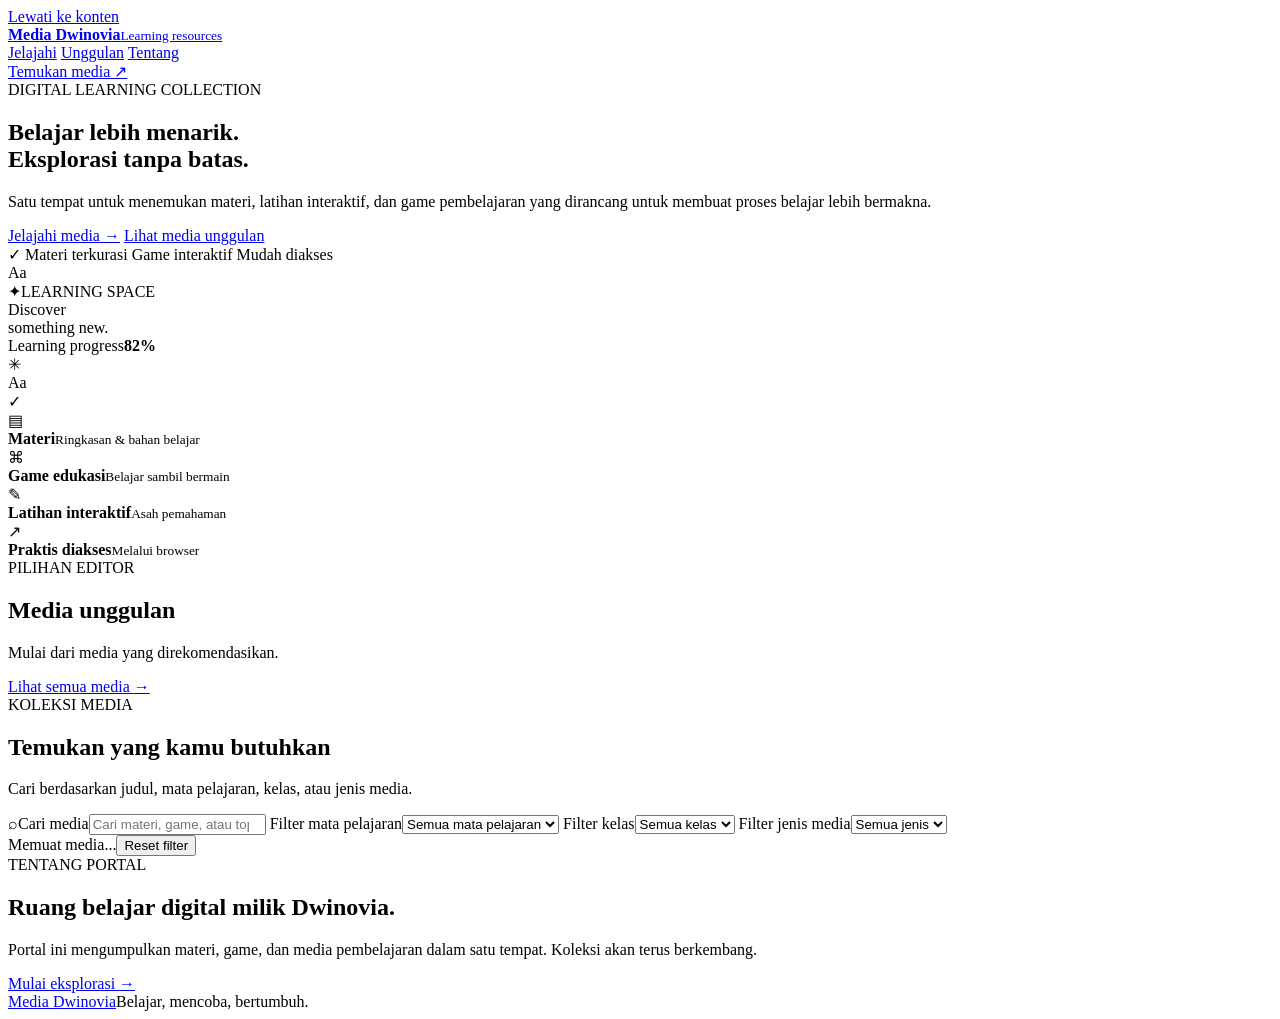
==== index.html @ fe6ff22d "Add files via upload" ====
<!doctype html>
<html lang="id">
<head>
  <meta charset="utf-8">
  <meta name="viewport" content="width=device-width, initial-scale=1">
  <meta name="theme-color" content="#f7f8fc">
  <meta name="description" content="Media Dwinovia — pusat materi, game, dan media pembelajaran interaktif.">
  <title>Media Dwinovia — Belajar dengan Cara yang Lebih Menarik</title>
  <link rel="stylesheet" href="assets/css/styles.css">
  <script src="data/media.js" defer></script>
  <script src="assets/js/app.js" defer></script>
</head>
<body>
  <a class="skip-link" href="#main">Lewati ke konten</a>
  <header class="site-header">
    <a class="brand" href="./" aria-label="Media Dwinovia beranda">
      <span class="brand-mark" aria-hidden="true"><span></span><span></span><span></span><span></span></span>
      <span class="brand-copy"><strong>Media Dwinovia</strong><small>Learning resources</small></span>
    </a>
    <nav class="top-nav" aria-label="Navigasi utama">
      <a href="#explore">Jelajahi</a>
      <a href="#featured">Unggulan</a>
      <a href="#about">Tentang</a>
    </nav>
    <a class="header-link" href="#explore">Temukan media <span aria-hidden="true">↗</span></a>
  </header>

  <main id="main">
    <section class="hero">
      <div class="hero-copy">
        <div class="eyebrow"><span class="eyebrow-dot"></span> DIGITAL LEARNING COLLECTION</div>
        <h1>Belajar lebih menarik.<br><span>Eksplorasi tanpa batas.</span></h1>
        <p class="hero-description">Satu tempat untuk menemukan materi, latihan interaktif, dan game pembelajaran yang dirancang untuk membuat proses belajar lebih bermakna.</p>
        <div class="hero-actions">
          <a class="button button-primary" href="#explore">Jelajahi media <span aria-hidden="true">→</span></a>
          <a class="text-link" href="#featured">Lihat media unggulan</a>
        </div>
        <div class="hero-meta"><span class="meta-check">✓</span> Materi terkurasi <span class="meta-divider"></span> Game interaktif <span class="meta-divider"></span> Mudah diakses</div>
      </div>
      <div class="hero-art" aria-hidden="true">
        <div class="art-orbit orbit-one"></div><div class="art-orbit orbit-two"></div>
        <div class="art-card card-back"><div class="mini-icon purple">Aa</div><div class="art-line long"></div><div class="art-line medium"></div><div class="art-line short"></div></div>
        <div class="art-card card-front"><div class="card-top"><span class="mini-icon blue">✦</span><span class="pill">LEARNING SPACE</span></div><div class="art-title">Discover<br>something new.</div><div class="progress-label"><span>Learning progress</span><b>82%</b></div><div class="progress-track"><span></span></div><div class="floating-star">✳</div></div>
        <div class="art-bubble bubble-one">Aa</div><div class="art-bubble bubble-two">✓</div>
      </div>
    </section>

    <section class="quick-stats" aria-label="Jenis media">
      <div class="stat"><span class="stat-icon icon-lavender">▤</span><div><strong>Materi</strong><small>Ringkasan & bahan belajar</small></div></div>
      <div class="stat"><span class="stat-icon icon-mint">⌘</span><div><strong>Game edukasi</strong><small>Belajar sambil bermain</small></div></div>
      <div class="stat"><span class="stat-icon icon-peach">✎</span><div><strong>Latihan interaktif</strong><small>Asah pemahaman</small></div></div>
      <div class="stat"><span class="stat-icon icon-sky">↗</span><div><strong>Praktis diakses</strong><small>Melalui browser</small></div></div>
    </section>

    <section class="section featured-section" id="featured">
      <div class="section-heading">
        <div><div class="eyebrow">PILIHAN EDITOR</div><h2>Media unggulan</h2><p>Mulai dari media yang direkomendasikan.</p></div>
        <a class="subtle-link" href="#explore">Lihat semua media <span aria-hidden="true">→</span></a>
      </div>
      <div class="featured-grid" id="featured-grid" aria-live="polite"></div>
    </section>

    <section class="section explore-section" id="explore">
      <div class="section-heading">
        <div><div class="eyebrow">KOLEKSI MEDIA</div><h2>Temukan yang kamu butuhkan</h2><p>Cari berdasarkan judul, mata pelajaran, kelas, atau jenis media.</p></div>
      </div>
      <div class="toolbar">
        <label class="search-box"><span class="search-symbol" aria-hidden="true">⌕</span><span class="sr-only">Cari media</span><input id="search-input" type="search" placeholder="Cari materi, game, atau topik..." autocomplete="off"></label>
        <label class="filter-wrap"><span class="sr-only">Filter mata pelajaran</span><select id="subject-filter"><option value="">Semua mata pelajaran</option></select></label>
        <label class="filter-wrap"><span class="sr-only">Filter kelas</span><select id="grade-filter"><option value="">Semua kelas</option></select></label>
        <label class="filter-wrap"><span class="sr-only">Filter jenis media</span><select id="type-filter"><option value="">Semua jenis</option></select></label>
      </div>
      <div class="results-bar"><span id="results-count">Memuat media...</span><button id="reset-filters" class="reset-button" type="button">Reset filter</button></div>
      <div class="media-grid" id="media-grid" aria-live="polite"></div>
      <div class="empty-state" id="empty-state" hidden><div class="empty-icon">⌕</div><h3>Media belum ditemukan</h3><p>Coba kata kunci atau filter yang berbeda.</p><button id="empty-reset" class="button button-secondary" type="button">Hapus semua filter</button></div>
    </section>

    <section class="about-band" id="about">
      <div class="about-mark"><span class="brand-mark" aria-hidden="true"><span></span><span></span><span></span><span></span></span></div>
      <div><div class="eyebrow">TENTANG PORTAL</div><h2>Ruang belajar digital milik Dwinovia.</h2><p>Portal ini mengumpulkan materi, game, dan media pembelajaran dalam satu tempat. Koleksi akan terus berkembang.</p></div>
      <a class="button button-dark" href="#explore">Mulai eksplorasi <span aria-hidden="true">→</span></a>
    </section>
  </main>

  <footer class="site-footer"><a class="footer-brand" href="./">Media Dwinovia</a><span>Belajar, mencoba, bertumbuh.</span><span id="footer-year"></span></footer>
  <noscript><div class="noscript-note">Aktifkan JavaScript pada browser untuk menampilkan katalog media.</div></noscript>
</body>
</html>
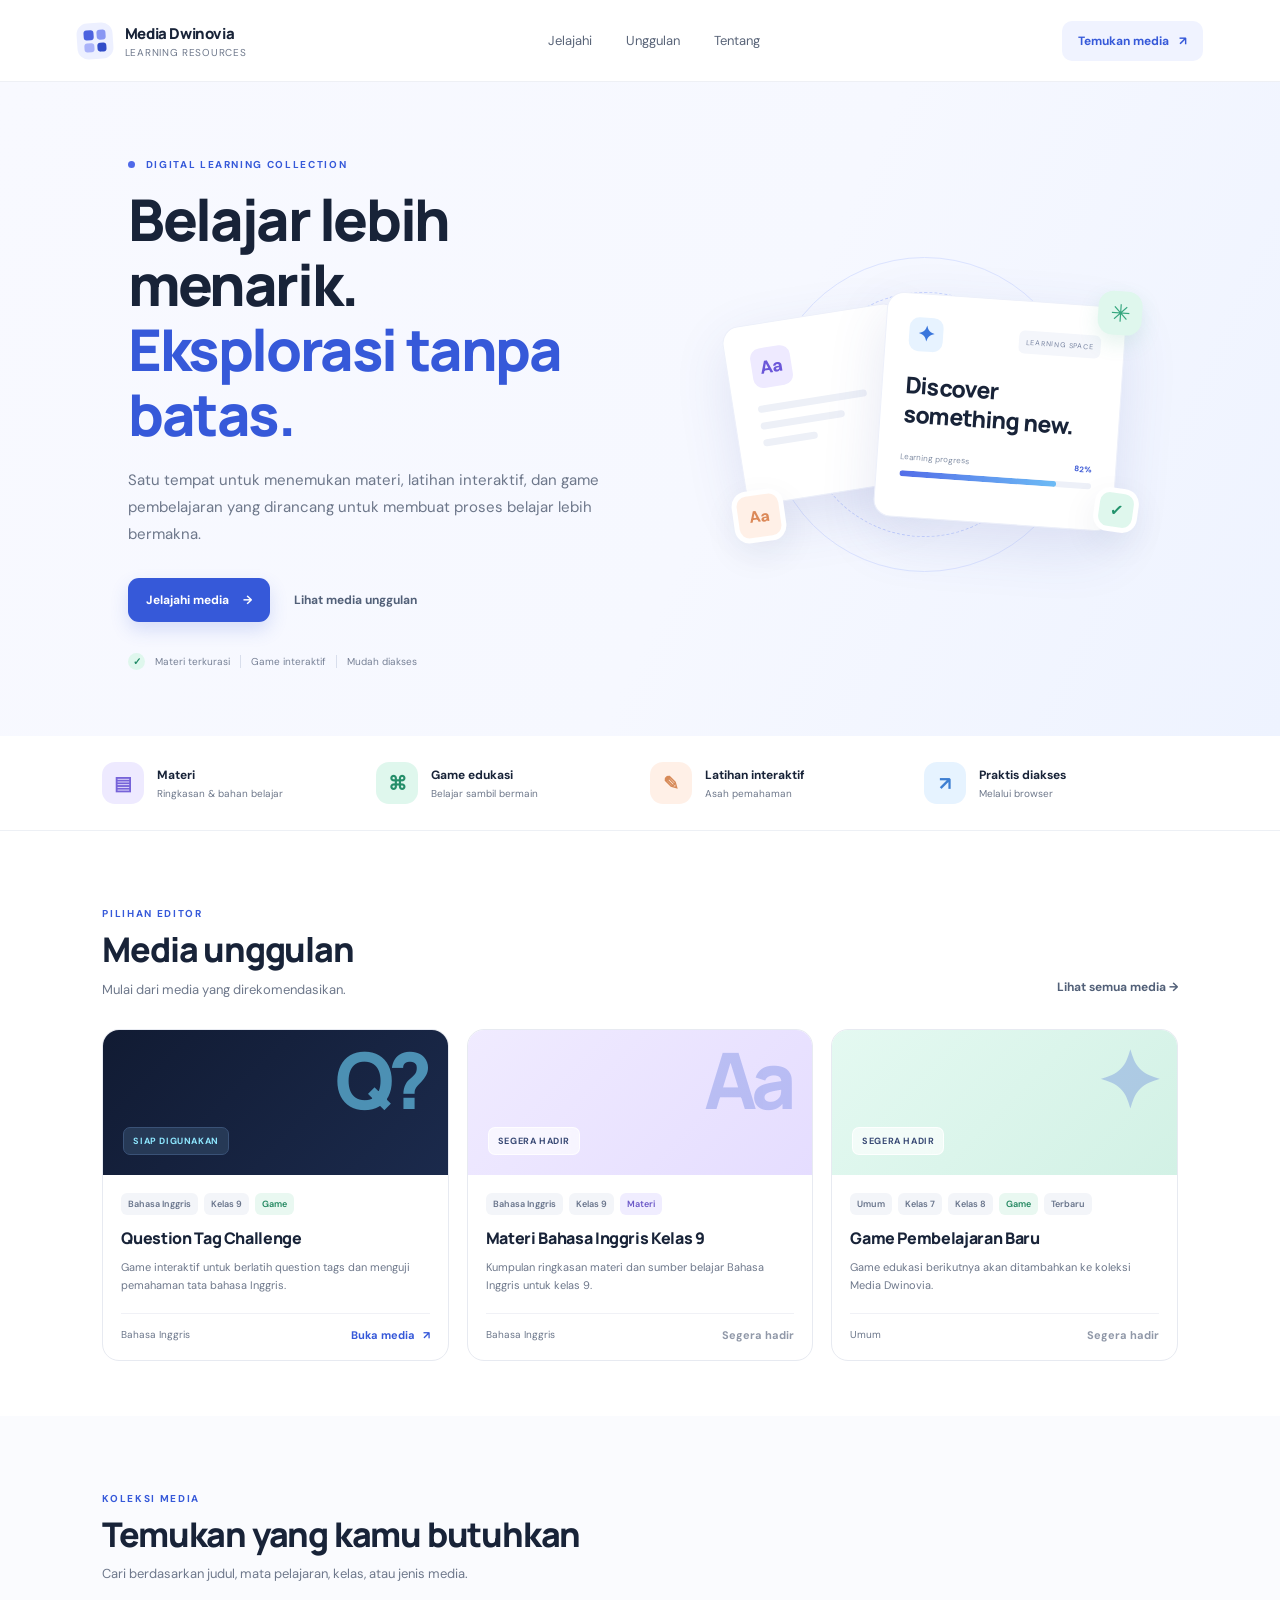
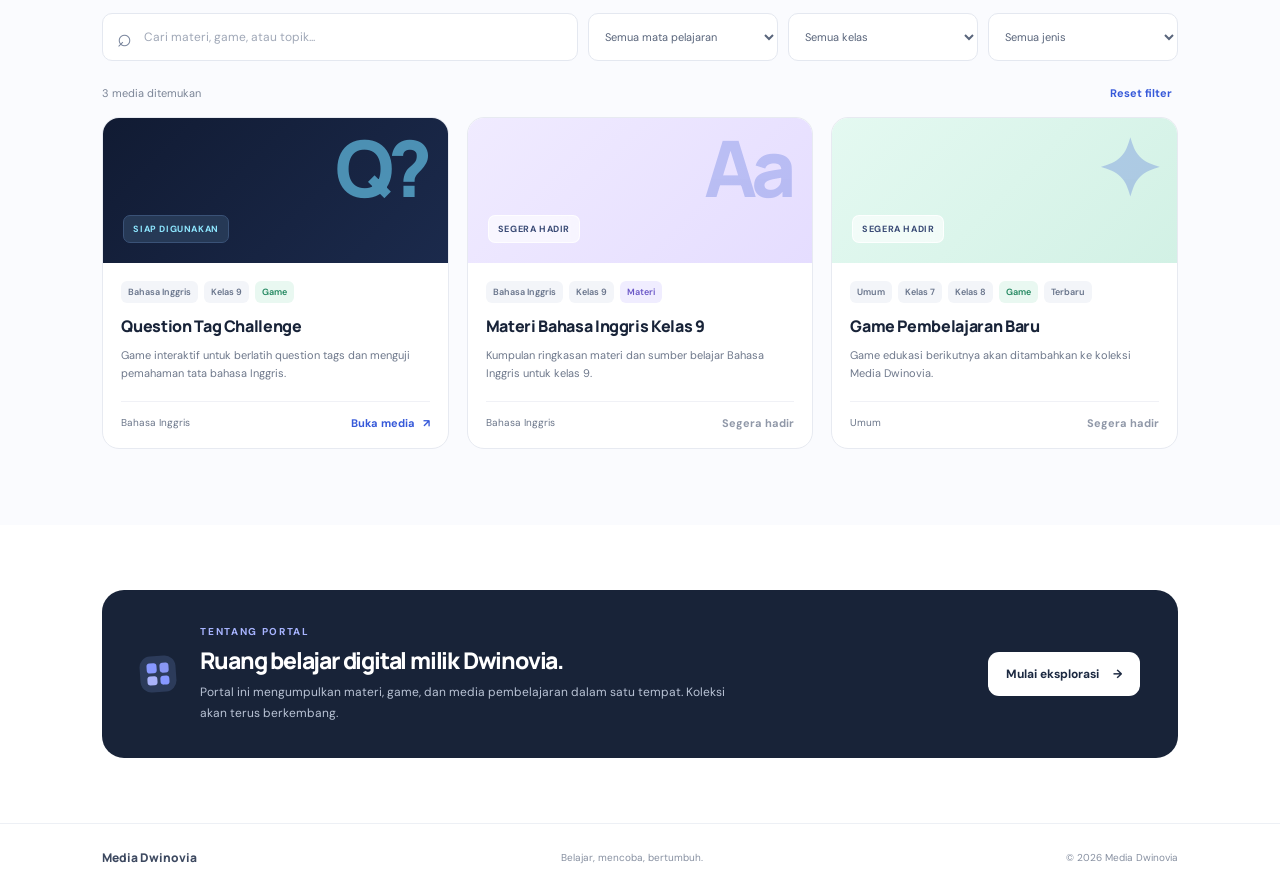
==== commit 93185834: "Update index.html" ====
--- a/index.html
+++ b/index.html
@@ -6,6 +6,8 @@
   <meta name="theme-color" content="#f7f8fc">
   <meta name="description" content="Media Dwinovia — pusat materi, game, dan media pembelajaran interaktif.">
   <title>Media Dwinovia — Belajar dengan Cara yang Lebih Menarik</title>
+  <link rel="icon" href="/favicon.ico">
+  <link rel="icon" type="image/png" href="/favicon.png">
   <link rel="stylesheet" href="assets/css/styles.css">
   <script src="data/media.js" defer></script>
   <script src="assets/js/app.js" defer></script>
--- a/assets/css/styles.css
+++ b/assets/css/styles.css
@@ -0,0 +1,5 @@
+@import url('https://fonts.googleapis.com/css2?family=DM+Sans:wght@400;500;600;700&family=Manrope:wght@400;500;600;700;800&display=swap');
+:root{--ink:#182338;--muted:#6e788b;--line:#e7eaf1;--paper:#fff;--wash:#f7f8fc;--blue:#3659d9;--blue-dark:#2744b5;--mint:#dff7ed;--lav:#eeeaff;--peach:#fff0e7;--sky:#e6f3ff;--radius:20px;--shadow:0 12px 35px rgba(28,43,78,.07)}
+*{box-sizing:border-box}html{scroll-behavior:smooth;scroll-padding-top:90px}body{margin:0;background:var(--paper);color:var(--ink);font-family:"DM Sans",sans-serif;-webkit-font-smoothing:antialiased}a{color:inherit;text-decoration:none}button,input,select{font:inherit}.skip-link{position:absolute;left:-9999px;top:8px;background:#fff;padding:12px;z-index:20}.skip-link:focus{left:8px}.site-header{height:82px;padding:0 clamp(22px,6vw,92px);display:flex;align-items:center;justify-content:space-between;border-bottom:1px solid #eef0f5;background:rgba(255,255,255,.94);position:sticky;top:0;z-index:10;backdrop-filter:blur(12px)}.brand{display:flex;align-items:center;gap:12px}.brand-mark{width:36px;height:36px;border-radius:11px;background:#edf0ff;display:grid;grid-template-columns:1fr 1fr;gap:3px;padding:7px;transform:rotate(-4deg)}.brand-mark span{border-radius:3px;background:#4c62df}.brand-mark span:nth-child(2){background:#8997f3}.brand-mark span:nth-child(3){background:#aab3fa}.brand-mark span:nth-child(4){background:#314cc8}.brand-copy{display:flex;flex-direction:column;gap:2px}.brand-copy strong{font:800 15px Manrope,sans-serif;letter-spacing:-.4px}.brand-copy small{font-size:10px;color:var(--muted);letter-spacing:.7px;text-transform:uppercase}.top-nav{display:flex;gap:34px;font-size:13px;color:#596478}.top-nav a:hover,.text-link:hover,.subtle-link:hover{color:var(--blue)}.header-link{font-size:12px;font-weight:700;color:var(--blue);background:#f0f3ff;padding:12px 16px;border-radius:10px}.header-link span{margin-left:7px}.hero{min-height:510px;background:linear-gradient(115deg,#f8f9ff 0%,#f6f8ff 57%,#eef3ff 100%);padding:76px clamp(22px,10vw,150px) 66px;display:grid;grid-template-columns:1.08fr .92fr;align-items:center;gap:35px;overflow:hidden}.eyebrow{font-size:10px;font-weight:700;letter-spacing:1.65px;color:var(--blue);margin-bottom:16px}.eyebrow-dot{display:inline-block;width:7px;height:7px;background:#4f69e9;border-radius:50%;margin-right:7px}.hero h1{font:800 clamp(36px,4.5vw,58px)/1.13 Manrope,sans-serif;letter-spacing:-2.4px;margin:0 0 20px}.hero h1 span{color:var(--blue)}.hero-description{max-width:510px;color:#6d778a;font-size:15px;line-height:1.8;margin:0}.hero-actions{display:flex;align-items:center;gap:24px;margin-top:30px}.button{border:0;border-radius:11px;padding:14px 18px;display:inline-flex;align-items:center;justify-content:center;gap:14px;font-weight:700;font-size:12px;cursor:pointer;transition:transform .18s,background .18s}.button:hover{transform:translateY(-2px)}.button-primary{background:var(--blue);color:#fff;box-shadow:0 8px 18px #3659d92c}.button-primary:hover{background:var(--blue-dark)}.text-link,.subtle-link{font-size:12px;font-weight:700;color:#526078}.hero-meta{margin-top:31px;display:flex;align-items:center;gap:10px;color:#778196;font-size:10px}.meta-check{width:17px;height:17px;display:inline-grid;place-items:center;background:#dff7ed;color:#218a66;border-radius:50%;font-weight:bold}.meta-divider{height:13px;width:1px;background:#d8deec}.hero-art{height:330px;position:relative;display:grid;place-items:center}.art-orbit{position:absolute;border:1px solid #dbe3ff;border-radius:50%;width:315px;height:315px}.orbit-two{width:245px;height:245px;border-style:dashed;border-color:#c7d3ff}.art-card{position:absolute;background:#fff;border:1px solid #edf0fa;border-radius:17px;box-shadow:0 20px 55px rgba(61,81,160,.13)}.card-back{width:180px;height:180px;left:8%;top:65px;transform:rotate(-9deg);padding:24px}.mini-icon{display:grid;place-items:center;border-radius:10px;font-weight:800}.mini-icon.purple{width:40px;height:40px;background:#eeeaff;color:#6b57d9;font-size:18px}.art-line{height:7px;border-radius:5px;background:#edf0f7;margin-top:17px}.art-line.long{width:110px}.art-line.medium{width:85px;margin-top:10px}.art-line.short{width:55px;margin-top:10px}.card-front{width:240px;min-height:225px;padding:23px;right:7%;top:50px;transform:rotate(4deg);z-index:2}.card-top{display:flex;justify-content:space-between;align-items:center}.mini-icon.blue{width:34px;height:34px;background:#e7f3ff;color:#3a76dc;font-size:21px}.pill{font-size:7px;letter-spacing:.8px;color:#7884a1;background:#f4f6fb;padding:7px;border-radius:6px}.art-title{font:800 23px/1.25 Manrope,sans-serif;letter-spacing:-.8px;margin:20px 0 23px}.progress-label{display:flex;justify-content:space-between;font-size:8px;color:#8490a6}.progress-label b{color:#3e5bd5}.progress-track{height:6px;border-radius:10px;background:#edf0f8;margin-top:9px;overflow:hidden}.progress-track span{display:block;width:82%;height:100%;background:linear-gradient(90deg,#536de8,#6cbbf5);border-radius:10px}.floating-star{position:absolute;right:-16px;top:-17px;background:#dff7ed;color:#35a67e;border-radius:15px;width:44px;height:44px;display:grid;place-items:center;font-size:24px;box-shadow:0 8px 20px #4eac8a25}.art-bubble{position:absolute;z-index:3;border:5px solid #fff;box-shadow:var(--shadow);border-radius:15px;display:grid;place-items:center;font-weight:800}.bubble-one{left:8%;bottom:37px;width:52px;height:52px;background:#fff0e7;color:#dc8959;transform:rotate(-8deg)}.bubble-two{right:3%;bottom:47px;width:44px;height:44px;background:#dff7ed;color:#22936c;transform:rotate(8deg)}.quick-stats{padding:26px clamp(22px,8vw,120px);display:grid;grid-template-columns:repeat(4,1fr);border-bottom:1px solid #edf0f5;gap:20px}.stat{display:flex;align-items:center;gap:13px}.stat-icon{width:42px;height:42px;border-radius:13px;display:grid;place-items:center;font-size:19px;font-weight:700}.icon-lavender{background:var(--lav);color:#7663d9}.icon-mint{background:var(--mint);color:#258e6a}.icon-peach{background:var(--peach);color:#d78a58}.icon-sky{background:var(--sky);color:#3e7fd2}.stat strong,.stat small{display:block}.stat strong{font-size:12px;margin-bottom:4px}.stat small{font-size:10px;color:var(--muted)}.section{padding:76px clamp(22px,8vw,120px)}.featured-section{padding-bottom:55px}.section-heading{display:flex;justify-content:space-between;align-items:flex-end;gap:20px;margin-bottom:28px}.section-heading .eyebrow{margin-bottom:9px}.section-heading h2,.about-band h2{font:800 clamp(24px,3vw,34px)/1.2 Manrope,sans-serif;letter-spacing:-1.2px;margin:0 0 9px}.section-heading p,.about-band p{margin:0;color:var(--muted);font-size:13px;line-height:1.7}.subtle-link{padding-bottom:6px;white-space:nowrap}.featured-grid{display:grid;grid-template-columns:repeat(3,minmax(0,1fr));gap:18px}.media-card{border:1px solid var(--line);border-radius:17px;overflow:hidden;background:#fff;transition:transform .2s,box-shadow .2s,border-color .2s;min-width:0}.media-card:hover{transform:translateY(-4px);box-shadow:var(--shadow);border-color:#d9dff4}.media-cover{height:145px;position:relative;padding:20px;display:flex;align-items:flex-end;overflow:hidden}.cover-blue{background:linear-gradient(135deg,#e9f1ff,#dbe5ff)}.cover-purple{background:linear-gradient(135deg,#f0ebff,#e5ddff)}.cover-mint{background:linear-gradient(135deg,#e4f9f1,#d2f1e5)}.cover-peach{background:linear-gradient(135deg,#fff0e7,#ffe1d0)}.cover-dark{background:linear-gradient(135deg,#111b33,#1b2a4c)}.cover-sky{background:linear-gradient(135deg,#e9f7ff,#d5edff)}.cover-symbol{position:absolute;right:22px;top:10px;font:800 78px/1 Manrope,sans-serif;opacity:.27;color:#3b5cd5;letter-spacing:-6px}.cover-dark .cover-symbol{color:#70d9ff;opacity:.6}.cover-label{position:relative;z-index:1;border:1px solid rgba(255,255,255,.8);background:rgba(255,255,255,.62);backdrop-filter:blur(8px);border-radius:7px;padding:7px 9px;font-size:9px;font-weight:700;letter-spacing:.6px;color:#394a75}.cover-dark .cover-label{background:#263956;color:#8ee7ff;border-color:#3a5277}.card-content{padding:18px}.card-tags{display:flex;flex-wrap:wrap;gap:6px;margin-bottom:12px}.tag{font-size:9px;font-weight:600;color:#67738a;background:#f3f5f9;border-radius:6px;padding:5px 7px}.tag.type-game{background:#e9f8f1;color:#21875f}.tag.type-material{background:#f0edff;color:#6b58c7}.card-content h3{font:800 16px/1.4 Manrope,sans-serif;letter-spacing:-.35px;margin:0 0 8px}.card-content p{font-size:11px;color:var(--muted);line-height:1.65;margin:0;min-height:37px}.card-bottom{display:flex;align-items:center;justify-content:space-between;margin-top:18px;padding-top:14px;border-top:1px solid #f0f1f6}.card-subject{font-size:10px;color:#6b768a}.card-open{font-size:11px;font-weight:700;color:var(--blue);display:flex;align-items:center;gap:8px}.card-open:hover{gap:12px}.explore-section{background:#fafbfe}.toolbar{display:grid;grid-template-columns:minmax(220px,1fr) repeat(3,minmax(145px,190px));gap:10px}.search-box,.filter-wrap{height:48px;border:1px solid #e4e8f0;background:#fff;border-radius:10px;display:flex;align-items:center}.search-box{padding:0 14px;gap:10px}.search-symbol{font-size:25px;color:#77839b;line-height:1}.search-box input{width:100%;border:0;outline:0;color:var(--ink);font-size:12px;background:transparent}.search-box input::placeholder{color:#a0a8b7}.filter-wrap select{width:100%;height:100%;border:0;outline:0;background:transparent;padding:0 12px;color:#59657b;font-size:11px;cursor:pointer}.results-bar{display:flex;justify-content:space-between;align-items:center;margin:24px 0 16px;font-size:11px;color:#7b8597}.reset-button{border:0;background:transparent;color:var(--blue);font-weight:700;font-size:11px;cursor:pointer}.media-grid{display:grid;grid-template-columns:repeat(3,minmax(0,1fr));gap:18px}.empty-state{text-align:center;padding:65px 20px}.empty-icon{font-size:36px;color:#a5aec1}.empty-state h3{font:700 19px Manrope,sans-serif}.empty-state p{font-size:12px;color:var(--muted);margin-bottom:22px}.button-secondary{background:#eef1fa;color:#4056ae}.about-band{margin:65px clamp(22px,8vw,120px);border-radius:22px;padding:35px 38px;background:#182338;color:#fff;display:grid;grid-template-columns:auto 1fr auto;align-items:center;gap:24px}.about-band .brand-mark{background:#2c3b5a}.about-band .brand-mark span:nth-child(1),.about-band .brand-mark span:nth-child(4){background:#8798ff}.about-band .eyebrow{color:#a7b4ff;margin-bottom:9px}.about-band h2{font-size:23px;margin-bottom:8px}.about-band p{color:#b9c3d5;max-width:540px;font-size:12px}.button-dark{background:#fff;color:#1c2941;white-space:nowrap}.site-footer{padding:25px clamp(22px,8vw,120px);border-top:1px solid #edf0f5;display:flex;align-items:center;justify-content:space-between;color:#8790a1;font-size:10px}.footer-brand{font:800 12px Manrope,sans-serif;color:#3d4960}.noscript-note{margin:20px;padding:15px;background:#fff4d7;border-radius:10px;color:#6c5517}.sr-only{position:absolute;width:1px;height:1px;padding:0;margin:-1px;overflow:hidden;clip:rect(0,0,0,0);white-space:nowrap;border:0}
+@media(max-width:950px){.hero{padding-left:6vw;padding-right:6vw;grid-template-columns:1fr  .8fr}.hero h1{font-size:45px}.hero-art{transform:scale(.88)}.quick-stats{padding-left:5vw;padding-right:5vw}.section{padding-left:5vw;padding-right:5vw}.toolbar{grid-template-columns:1fr 1fr}.search-box{grid-column:1/-1}.featured-grid,.media-grid{grid-template-columns:repeat(2,minmax(0,1fr))}.about-band{margin-left:5vw;margin-right:5vw}}
+@media(max-width:650px){.site-header{height:70px;padding:0 18px}.top-nav{display:none}.header-link{padding:10px 12px;font-size:10px}.brand-copy strong{font-size:13px}.hero{padding:50px 22px 28px;grid-template-columns:1fr;gap:5px}.hero h1{font-size:40px;letter-spacing:-1.8px}.hero-description{font-size:13px}.hero-actions{gap:16px;flex-wrap:wrap}.hero-meta{font-size:9px;gap:7px;flex-wrap:wrap}.hero-art{height:265px;transform:scale(.82);margin:-5px -25px -10px}.quick-stats{grid-template-columns:1fr 1fr;padding:22px;gap:20px 12px}.stat{gap:9px}.stat-icon{width:37px;height:37px}.stat small{font-size:9px}.section{padding:53px 20px}.section-heading{align-items:flex-start;flex-direction:column;gap:14px}.section-heading h2{font-size:27px}.featured-grid,.media-grid{grid-template-columns:1fr}.media-cover{height:155px}.toolbar{grid-template-columns:1fr 1fr}.search-box{grid-column:1/-1}.filter-wrap{min-width:0}.filter-wrap select{font-size:10px;padding:0 8px}.about-band{margin:25px 20px 40px;padding:25px;grid-template-columns:auto 1fr;gap:15px}.about-band .about-mark{grid-row:1}.about-band>div:nth-child(2){grid-column:1/-1;grid-row:2}.about-band .button{grid-column:1/-1;grid-row:3}.about-band h2{font-size:22px}.site-footer{padding:23px 20px;gap:10px;flex-wrap:wrap}.site-footer span:nth-child(2){display:none}}
